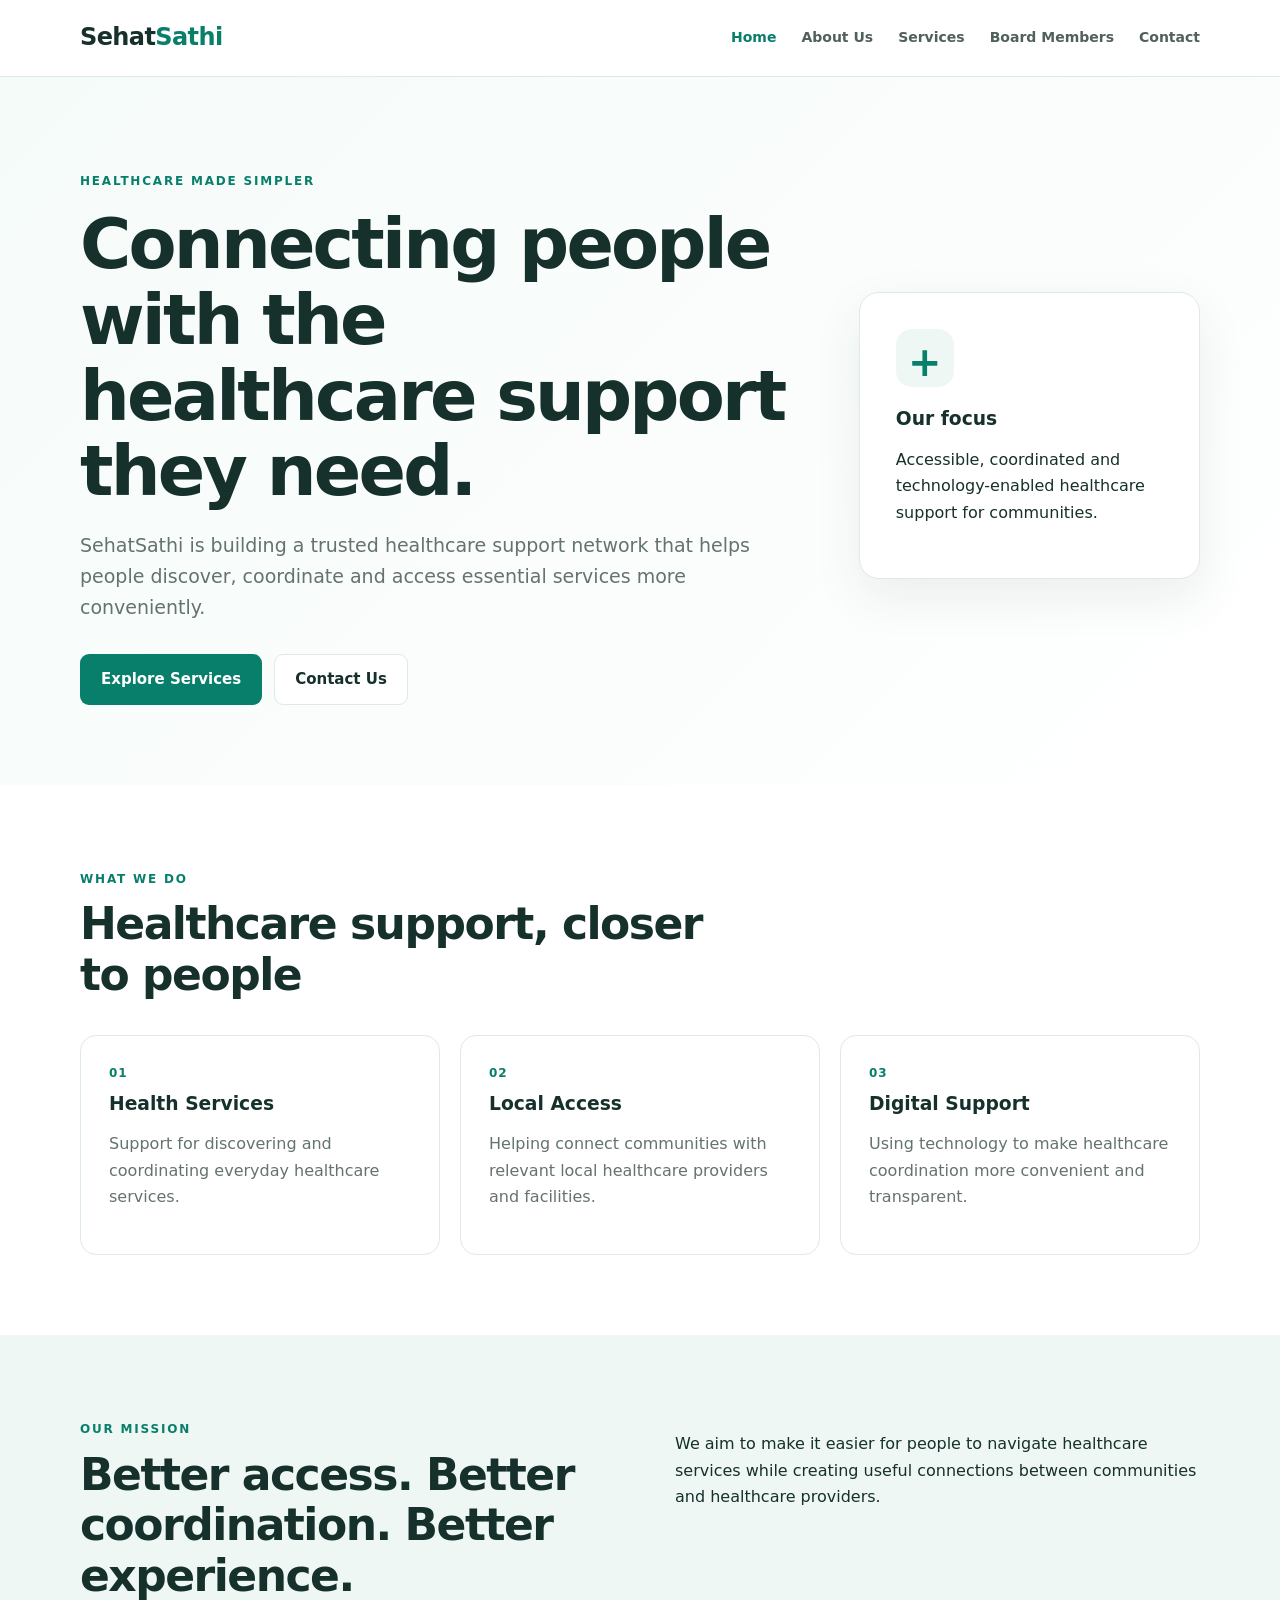
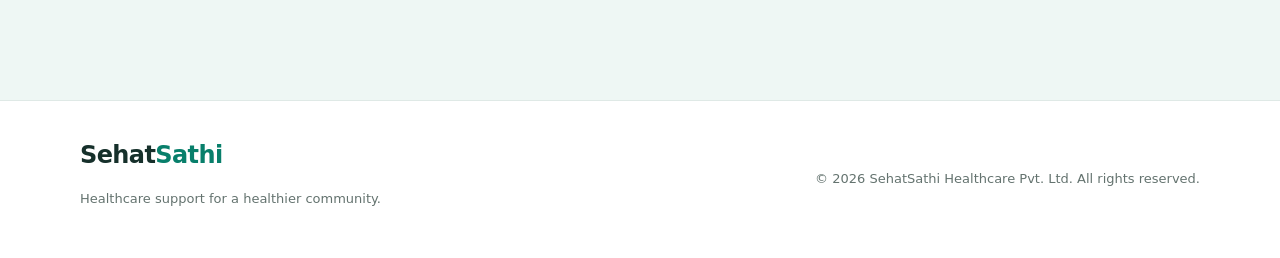
==== index.html @ c3926764 "first commit" ====
<!doctype html>
<html lang="en">
<head>
  <meta charset="utf-8">
  <meta name="viewport" content="width=device-width, initial-scale=1">
  <title>SehatSathi Healthcare</title>
  <meta name="description" content="SehatSathi Healthcare — making healthcare services easier to access and coordinate.">
  <link rel="stylesheet" href="assets/css/style.css">
</head>
<body>
<header class="site-header">
  <div class="container nav">
    <a class="logo" href="index.html">Sehat<span>Sathi</span></a>
    <button class="menu-toggle" aria-label="Toggle menu">☰</button>
    <nav>
      <a class="active" href="index.html">Home</a>
      <a href="about.html">About Us</a>
      <a href="services.html">Services</a>
      <a href="board.html">Board Members</a>
      <a href="contact.html">Contact</a>
    </nav>
  </div>
</header>

<main>
<section class="hero">
  <div class="container hero-grid">
    <div>
      <span class="eyebrow">Healthcare made simpler</span>
      <h1>Connecting people with the healthcare support they need.</h1>
      <p class="lead">SehatSathi is building a trusted healthcare support network that helps people discover, coordinate and access essential services more conveniently.</p>
      <div class="actions">
        <a class="btn primary" href="services.html">Explore Services</a>
        <a class="btn secondary" href="contact.html">Contact Us</a>
      </div>
    </div>
    <div class="hero-card">
      <div class="hero-icon">+</div>
      <h3>Our focus</h3>
      <p>Accessible, coordinated and technology-enabled healthcare support for communities.</p>
    </div>
  </div>
</section>

<section class="section">
  <div class="container">
    <div class="section-heading">
      <span class="eyebrow">What we do</span>
      <h2>Healthcare support, closer to people</h2>
    </div>
    <div class="cards three">
      <article class="card"><div class="icon">01</div><h3>Health Services</h3><p>Support for discovering and coordinating everyday healthcare services.</p></article>
      <article class="card"><div class="icon">02</div><h3>Local Access</h3><p>Helping connect communities with relevant local healthcare providers and facilities.</p></article>
      <article class="card"><div class="icon">03</div><h3>Digital Support</h3><p>Using technology to make healthcare coordination more convenient and transparent.</p></article>
    </div>
  </div>
</section>

<section class="section soft">
  <div class="container split">
    <div>
      <span class="eyebrow">Our mission</span>
      <h2>Better access. Better coordination. Better experience.</h2>
    </div>
    <p>We aim to make it easier for people to navigate healthcare services while creating useful connections between communities and healthcare providers.</p>
  </div>
</section>
</main>

<footer class="footer">
  <div class="container footer-grid">
    <div><div class="logo">Sehat<span>Sathi</span></div><p>Healthcare support for a healthier community.</p></div>
    <div><p>© 2026 SehatSathi Healthcare Pvt. Ltd. All rights reserved.</p></div>
  </div>
</footer>
<script src="assets/js/main.js"></script>
</body>
</html>
---- assets/css/style.css ----
:root{--ink:#16302b;--muted:#64736f;--brand:#087f6b;--brand-dark:#056554;--soft:#eef7f4;--white:#fff;--line:#dfe9e6;--shadow:0 18px 50px rgba(22,48,43,.08)}
*{box-sizing:border-box}html{scroll-behavior:smooth}body{margin:0;font-family:Inter,ui-sans-serif,system-ui,-apple-system,BlinkMacSystemFont,"Segoe UI",sans-serif;color:var(--ink);line-height:1.65;background:#fff}a{color:inherit}.container{width:min(1120px,92%);margin:auto}
.site-header{position:sticky;top:0;z-index:10;background:rgba(255,255,255,.96);border-bottom:1px solid var(--line);backdrop-filter:blur(10px)}.nav{min-height:76px;display:flex;align-items:center;justify-content:space-between;gap:24px}.logo{font-size:24px;font-weight:800;letter-spacing:-.6px;text-decoration:none}.logo span{color:var(--brand)}nav{display:flex;gap:25px}nav a{text-decoration:none;color:#50605c;font-weight:600;font-size:14px}nav a:hover,nav a.active{color:var(--brand)}.menu-toggle{display:none;border:0;background:none;font-size:25px}
.hero{padding:90px 0 80px;background:linear-gradient(135deg,#f5fbf9,#fff)}.hero-grid{display:grid;grid-template-columns:1.35fr .65fr;gap:70px;align-items:center}.eyebrow{text-transform:uppercase;letter-spacing:1.8px;font-size:12px;font-weight:800;color:var(--brand)}h1{font-size:clamp(42px,6vw,70px);line-height:1.08;letter-spacing:-2.8px;margin:14px 0 20px}h2{font-size:clamp(30px,4vw,44px);line-height:1.15;letter-spacing:-1.5px;margin:8px 0 18px}h3{line-height:1.25;margin:8px 0 10px}.lead{font-size:19px;color:var(--muted);max-width:700px}.actions{display:flex;gap:12px;margin-top:30px}.btn{display:inline-block;border-radius:9px;padding:12px 20px;text-decoration:none;font-weight:750;border:1px solid transparent;cursor:pointer;font-size:15px}.btn.primary{background:var(--brand);color:#fff}.btn.primary:hover{background:var(--brand-dark)}.btn.secondary{border-color:var(--line);background:#fff}.hero-card{padding:36px;border:1px solid var(--line);border-radius:20px;background:#fff;box-shadow:var(--shadow)}.hero-icon{width:58px;height:58px;border-radius:16px;background:var(--soft);color:var(--brand);font-size:40px;display:grid;place-items:center;font-weight:700;margin-bottom:20px}
.section{padding:80px 0}.soft{background:var(--soft)}.section-heading{max-width:680px;margin-bottom:35px}.cards{display:grid;gap:20px}.cards.three{grid-template-columns:repeat(3,1fr)}.cards.two{grid-template-columns:repeat(2,1fr)}.card,.person{border:1px solid var(--line);border-radius:16px;padding:28px;background:#fff}.icon{font-size:12px;font-weight:800;color:var(--brand);letter-spacing:1px}.card p,.person p{color:var(--muted)}.split{display:grid;grid-template-columns:1fr 1fr;gap:70px;align-items:start}.page-hero{padding:70px 0;background:var(--soft)}.page-hero h1{font-size:clamp(40px,5vw,60px)}.page-hero p{max-width:700px;color:var(--muted);font-size:18px}.service h2{font-size:28px}.person{text-align:center}.avatar{width:76px;height:76px;margin:0 auto 18px;border-radius:50%;display:grid;place-items:center;background:var(--soft);color:var(--brand);font-weight:800}.person span{font-size:13px;color:var(--brand);font-weight:700}.note{margin-top:28px;color:var(--muted);font-size:14px}.contact-grid{display:grid;grid-template-columns:.8fr 1.2fr;gap:70px}.contact-item{display:flex;flex-direction:column;margin-top:22px}.contact-item a{color:var(--brand);font-weight:700}.contact-form{border:1px solid var(--line);border-radius:16px;padding:30px}.contact-form label{display:block;font-weight:700;margin-bottom:16px}.contact-form input,.contact-form textarea{width:100%;margin-top:7px;padding:12px;border:1px solid #ccd9d5;border-radius:8px;font:inherit}.contact-form input:focus,.contact-form textarea:focus{outline:2px solid #b8ded6;border-color:var(--brand)}.form-note{font-size:12px;color:var(--muted)}.footer{padding:35px 0;border-top:1px solid var(--line)}.footer-grid{display:flex;justify-content:space-between;gap:30px;align-items:center}.footer p{color:var(--muted);font-size:13px}
@media(max-width:800px){nav{display:none;position:absolute;left:0;right:0;top:76px;background:#fff;border-bottom:1px solid var(--line);padding:20px;flex-direction:column}.nav.open nav{display:flex}.menu-toggle{display:block}.hero-grid,.split,.contact-grid{grid-template-columns:1fr;gap:35px}.cards.three,.cards.two{grid-template-columns:1fr}.hero{padding:60px 0}.section{padding:60px 0}.footer-grid{flex-direction:column;align-items:flex-start}}
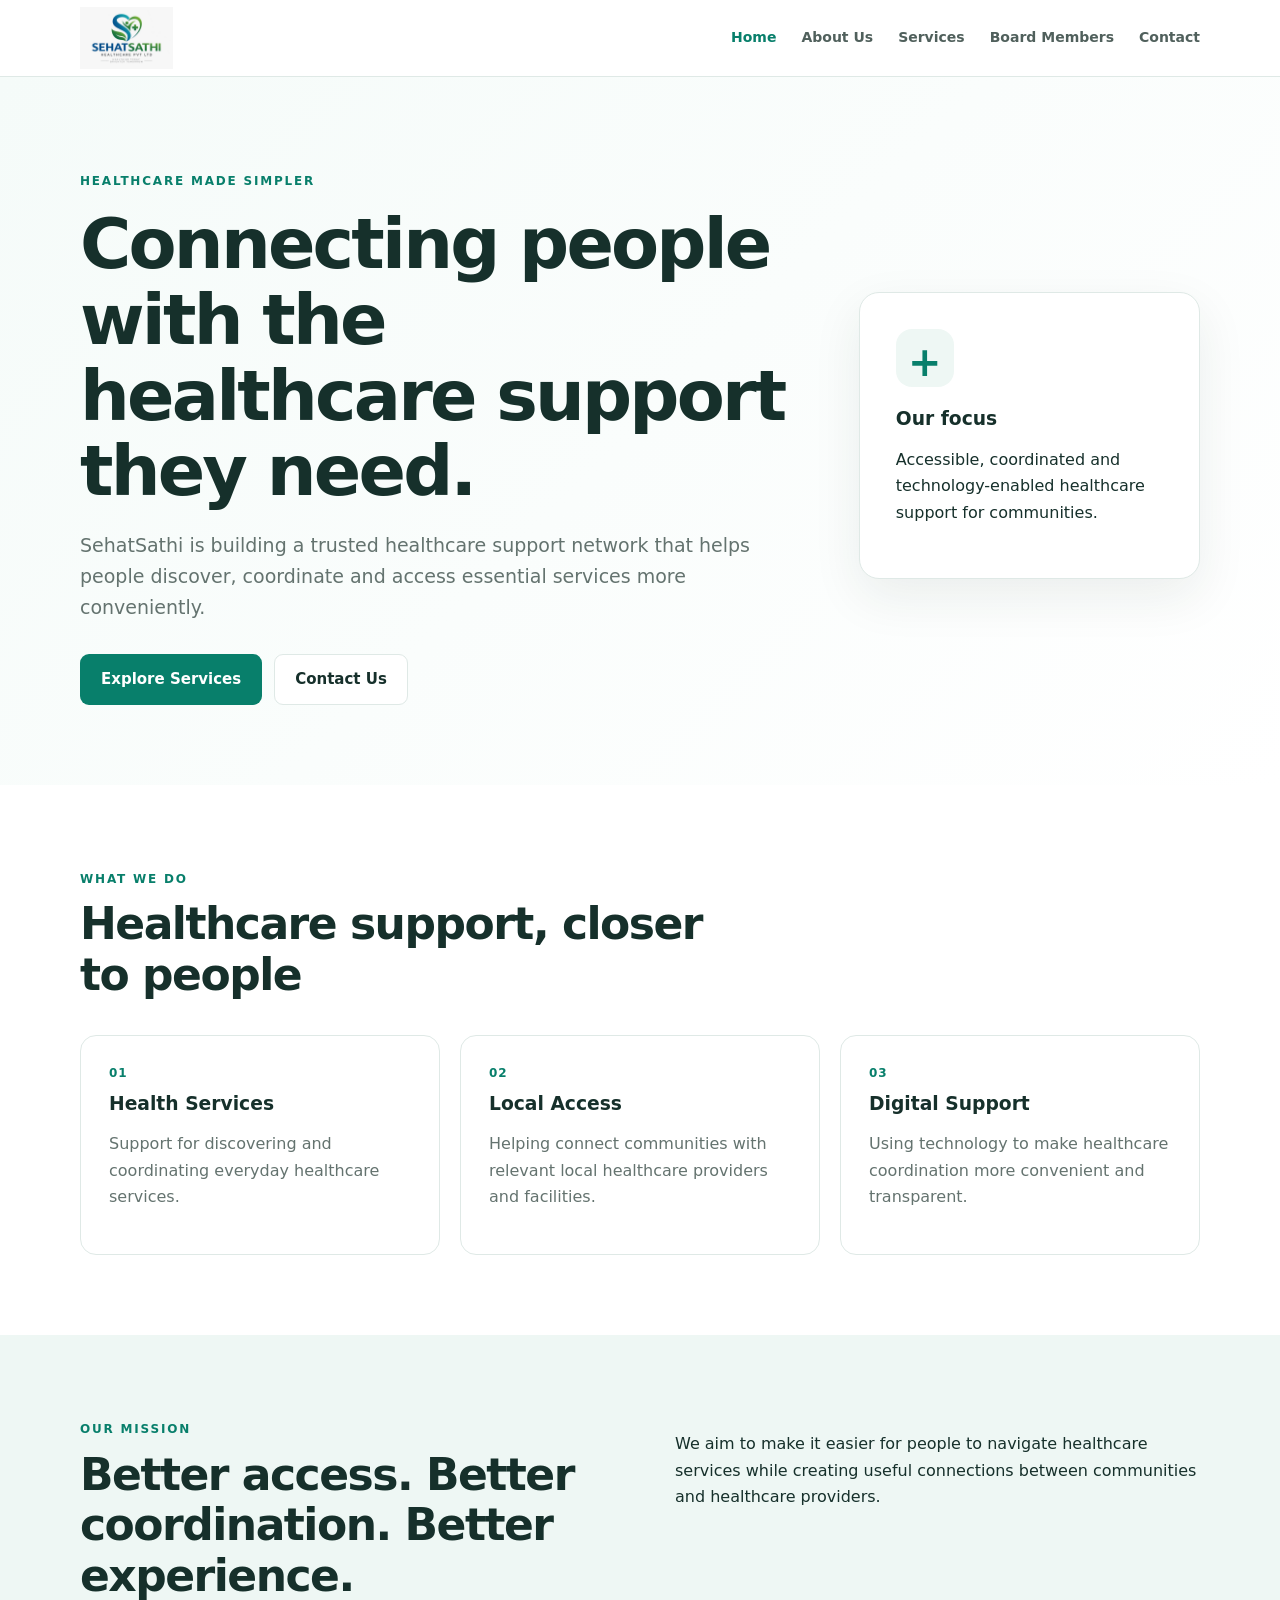
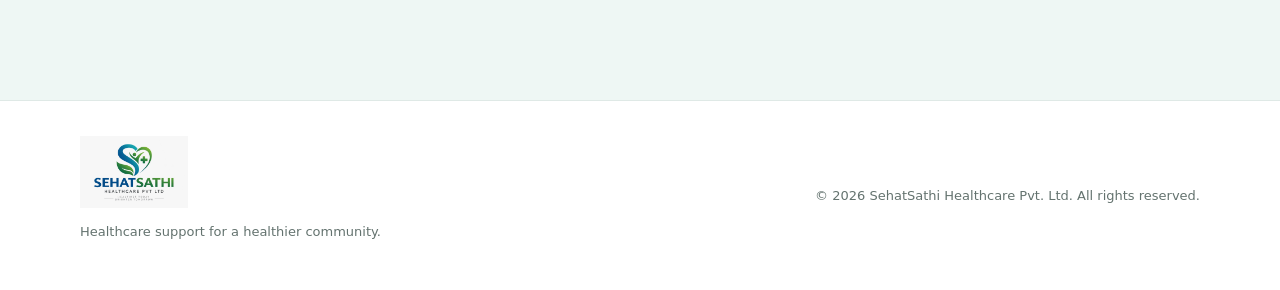
==== commit 5ecb3b7e: "first commit" ====
--- a/index.html
+++ b/index.html
@@ -10,7 +10,7 @@
 <body>
 <header class="site-header">
   <div class="container nav">
-    <a class="logo" href="index.html">Sehat<span>Sathi</span></a>
+    <a class="logo" href="index.html"><img src="assets/img/logo.jpeg" alt="SehatSathi Healthcare Pvt Ltd"></a>
     <button class="menu-toggle" aria-label="Toggle menu">☰</button>
     <nav>
       <a class="active" href="index.html">Home</a>
@@ -69,7 +69,7 @@
 
 <footer class="footer">
   <div class="container footer-grid">
-    <div><div class="logo">Sehat<span>Sathi</span></div><p>Healthcare support for a healthier community.</p></div>
+    <div><div class="logo"><img src="assets/img/logo.jpeg" alt="SehatSathi Healthcare Pvt Ltd"></div><p>Healthcare support for a healthier community.</p></div>
     <div><p>© 2026 SehatSathi Healthcare Pvt. Ltd. All rights reserved.</p></div>
   </div>
 </footer>
--- a/assets/css/style.css
+++ b/assets/css/style.css
@@ -1,6 +1,6 @@
 :root{--ink:#16302b;--muted:#64736f;--brand:#087f6b;--brand-dark:#056554;--soft:#eef7f4;--white:#fff;--line:#dfe9e6;--shadow:0 18px 50px rgba(22,48,43,.08)}
 *{box-sizing:border-box}html{scroll-behavior:smooth}body{margin:0;font-family:Inter,ui-sans-serif,system-ui,-apple-system,BlinkMacSystemFont,"Segoe UI",sans-serif;color:var(--ink);line-height:1.65;background:#fff}a{color:inherit}.container{width:min(1120px,92%);margin:auto}
-.site-header{position:sticky;top:0;z-index:10;background:rgba(255,255,255,.96);border-bottom:1px solid var(--line);backdrop-filter:blur(10px)}.nav{min-height:76px;display:flex;align-items:center;justify-content:space-between;gap:24px}.logo{font-size:24px;font-weight:800;letter-spacing:-.6px;text-decoration:none}.logo span{color:var(--brand)}nav{display:flex;gap:25px}nav a{text-decoration:none;color:#50605c;font-weight:600;font-size:14px}nav a:hover,nav a.active{color:var(--brand)}.menu-toggle{display:none;border:0;background:none;font-size:25px}
+.site-header{position:sticky;top:0;z-index:10;background:rgba(255,255,255,.96);border-bottom:1px solid var(--line);backdrop-filter:blur(10px)}.nav{min-height:76px;display:flex;align-items:center;justify-content:space-between;gap:24px}.logo{font-size:24px;font-weight:800;letter-spacing:-.6px;text-decoration:none}.logo span{color:var(--brand)}.logo img{height:62px;width:auto;display:block}.footer .logo img{height:72px}nav{display:flex;gap:25px}nav a{text-decoration:none;color:#50605c;font-weight:600;font-size:14px}nav a:hover,nav a.active{color:var(--brand)}.menu-toggle{display:none;border:0;background:none;font-size:25px}
 .hero{padding:90px 0 80px;background:linear-gradient(135deg,#f5fbf9,#fff)}.hero-grid{display:grid;grid-template-columns:1.35fr .65fr;gap:70px;align-items:center}.eyebrow{text-transform:uppercase;letter-spacing:1.8px;font-size:12px;font-weight:800;color:var(--brand)}h1{font-size:clamp(42px,6vw,70px);line-height:1.08;letter-spacing:-2.8px;margin:14px 0 20px}h2{font-size:clamp(30px,4vw,44px);line-height:1.15;letter-spacing:-1.5px;margin:8px 0 18px}h3{line-height:1.25;margin:8px 0 10px}.lead{font-size:19px;color:var(--muted);max-width:700px}.actions{display:flex;gap:12px;margin-top:30px}.btn{display:inline-block;border-radius:9px;padding:12px 20px;text-decoration:none;font-weight:750;border:1px solid transparent;cursor:pointer;font-size:15px}.btn.primary{background:var(--brand);color:#fff}.btn.primary:hover{background:var(--brand-dark)}.btn.secondary{border-color:var(--line);background:#fff}.hero-card{padding:36px;border:1px solid var(--line);border-radius:20px;background:#fff;box-shadow:var(--shadow)}.hero-icon{width:58px;height:58px;border-radius:16px;background:var(--soft);color:var(--brand);font-size:40px;display:grid;place-items:center;font-weight:700;margin-bottom:20px}
-.section{padding:80px 0}.soft{background:var(--soft)}.section-heading{max-width:680px;margin-bottom:35px}.cards{display:grid;gap:20px}.cards.three{grid-template-columns:repeat(3,1fr)}.cards.two{grid-template-columns:repeat(2,1fr)}.card,.person{border:1px solid var(--line);border-radius:16px;padding:28px;background:#fff}.icon{font-size:12px;font-weight:800;color:var(--brand);letter-spacing:1px}.card p,.person p{color:var(--muted)}.split{display:grid;grid-template-columns:1fr 1fr;gap:70px;align-items:start}.page-hero{padding:70px 0;background:var(--soft)}.page-hero h1{font-size:clamp(40px,5vw,60px)}.page-hero p{max-width:700px;color:var(--muted);font-size:18px}.service h2{font-size:28px}.person{text-align:center}.avatar{width:76px;height:76px;margin:0 auto 18px;border-radius:50%;display:grid;place-items:center;background:var(--soft);color:var(--brand);font-weight:800}.person span{font-size:13px;color:var(--brand);font-weight:700}.note{margin-top:28px;color:var(--muted);font-size:14px}.contact-grid{display:grid;grid-template-columns:.8fr 1.2fr;gap:70px}.contact-item{display:flex;flex-direction:column;margin-top:22px}.contact-item a{color:var(--brand);font-weight:700}.contact-form{border:1px solid var(--line);border-radius:16px;padding:30px}.contact-form label{display:block;font-weight:700;margin-bottom:16px}.contact-form input,.contact-form textarea{width:100%;margin-top:7px;padding:12px;border:1px solid #ccd9d5;border-radius:8px;font:inherit}.contact-form input:focus,.contact-form textarea:focus{outline:2px solid #b8ded6;border-color:var(--brand)}.form-note{font-size:12px;color:var(--muted)}.footer{padding:35px 0;border-top:1px solid var(--line)}.footer-grid{display:flex;justify-content:space-between;gap:30px;align-items:center}.footer p{color:var(--muted);font-size:13px}
+.section{padding:80px 0}.soft{background:var(--soft)}.section-heading{max-width:680px;margin-bottom:35px}.cards{display:grid;gap:20px}.cards.three{grid-template-columns:repeat(3,1fr)}.cards.two{grid-template-columns:repeat(2,1fr)}.card,.person{border:1px solid var(--line);border-radius:16px;padding:28px;background:#fff}.icon{font-size:12px;font-weight:800;color:var(--brand);letter-spacing:1px}.card p,.person p{color:var(--muted)}.split{display:grid;grid-template-columns:1fr 1fr;gap:70px;align-items:start}.page-hero{padding:70px 0;background:var(--soft)}.page-hero h1{font-size:clamp(40px,5vw,60px)}.page-hero p{max-width:700px;color:var(--muted);font-size:18px}.service h2{font-size:28px}.person{text-align:center}.avatar{width:76px;height:76px;margin:0 auto 18px;border-radius:50%;display:grid;place-items:center;background:var(--soft);color:var(--brand);font-weight:800;overflow:hidden}.avatar img{width:100%;height:100%;object-fit:cover}.person span{font-size:13px;color:var(--brand);font-weight:700}.note{margin-top:28px;color:var(--muted);font-size:14px}.contact-grid{display:grid;grid-template-columns:.8fr 1.2fr;gap:70px}.contact-item{display:flex;flex-direction:column;margin-top:22px}.contact-item a{color:var(--brand);font-weight:700}.contact-form{border:1px solid var(--line);border-radius:16px;padding:30px}.contact-form label{display:block;font-weight:700;margin-bottom:16px}.contact-form input,.contact-form textarea{width:100%;margin-top:7px;padding:12px;border:1px solid #ccd9d5;border-radius:8px;font:inherit}.contact-form input:focus,.contact-form textarea:focus{outline:2px solid #b8ded6;border-color:var(--brand)}.form-note{font-size:12px;color:var(--muted)}.footer{padding:35px 0;border-top:1px solid var(--line)}.footer-grid{display:flex;justify-content:space-between;gap:30px;align-items:center}.footer p{color:var(--muted);font-size:13px}
 @media(max-width:800px){nav{display:none;position:absolute;left:0;right:0;top:76px;background:#fff;border-bottom:1px solid var(--line);padding:20px;flex-direction:column}.nav.open nav{display:flex}.menu-toggle{display:block}.hero-grid,.split,.contact-grid{grid-template-columns:1fr;gap:35px}.cards.three,.cards.two{grid-template-columns:1fr}.hero{padding:60px 0}.section{padding:60px 0}.footer-grid{flex-direction:column;align-items:flex-start}}
